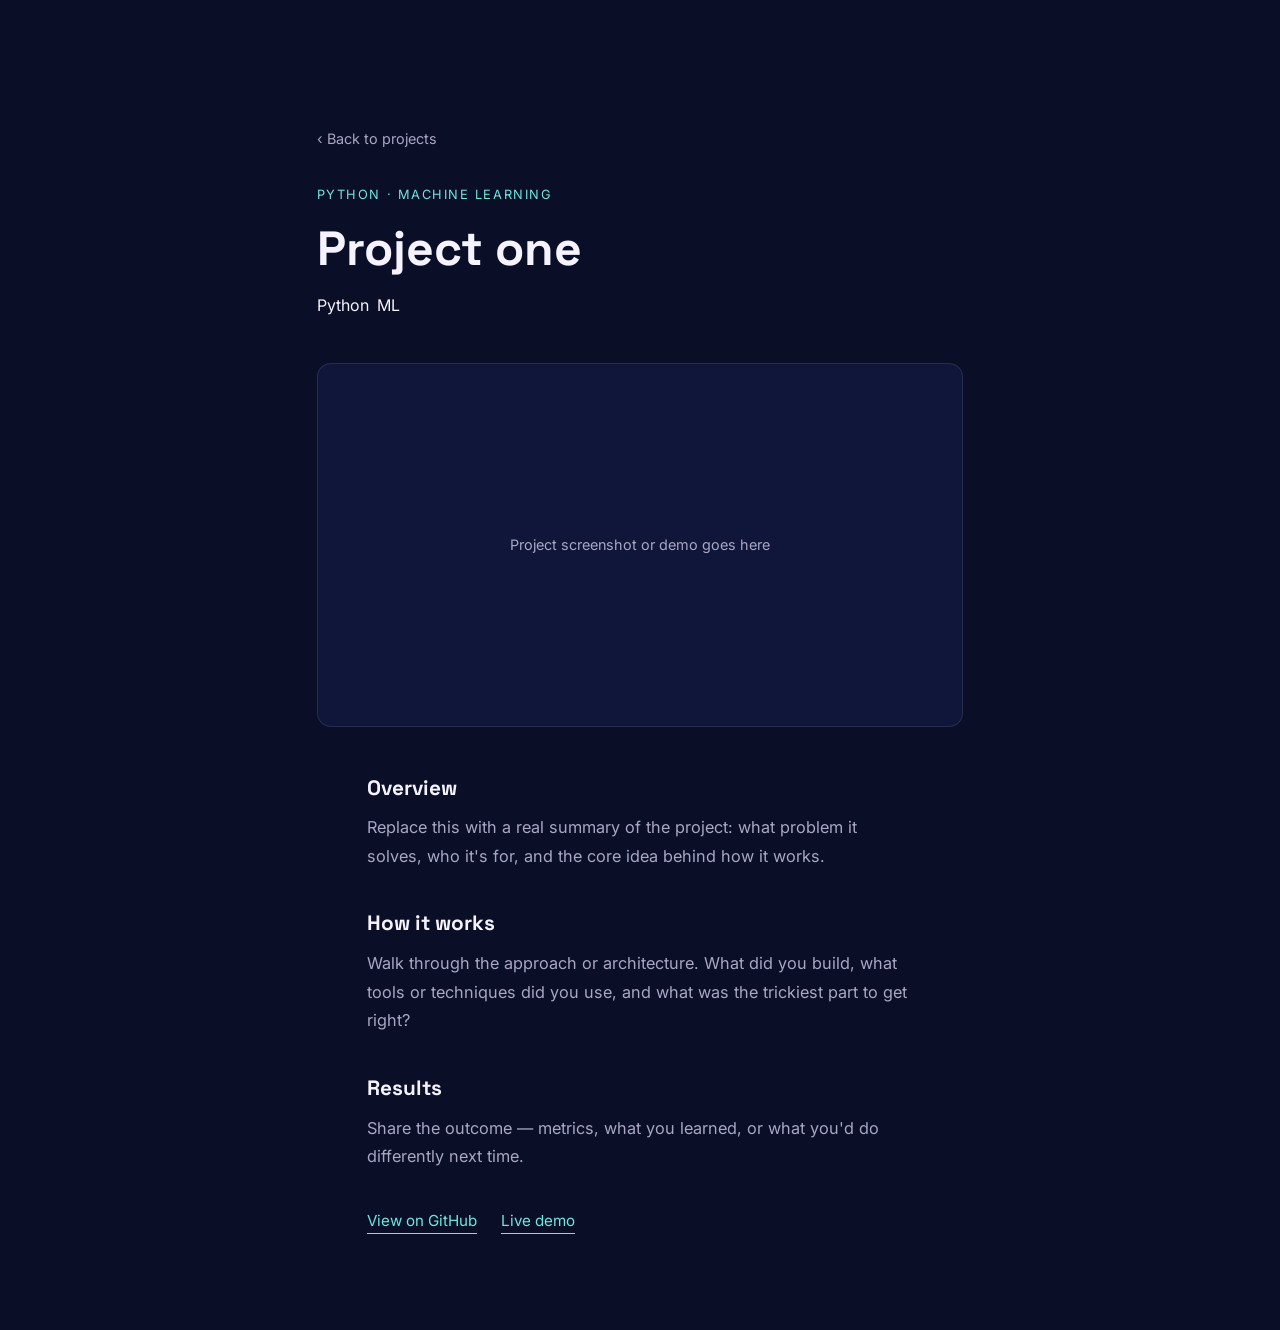
==== project-1.html @ dc931e46 "Add files via upload" ====
<!DOCTYPE html>
<html lang="en">
<head>
<meta charset="UTF-8">
<title>Project One — Lucia</title>
<link rel="preconnect" href="https://fonts.googleapis.com">
<link rel="preconnect" href="https://fonts.gstatic.com" crossorigin>
<link href="https://fonts.googleapis.com/css2?family=Space+Grotesk:wght@500;700&family=Inter:wght@400;500&display=swap" rel="stylesheet">
<link rel="stylesheet" href="../styles.css">
</head>
<body>

<section class="detail-hero">
  <a class="back-link" href="../index.html#projects">&#8249; Back to projects</a>
  <span class="eyebrow">Python &middot; Machine learning</span>
  <h1>Project one</h1>
  <span class="tag">Python</span><span class="tag">ML</span>
</section>

<div class="detail-image">
  <div class="placeholder">Project screenshot or demo goes here</div>
</div>

<div class="detail-body">
  <h2>Overview</h2>
  <p>Replace this with a real summary of the project: what problem it solves, who it's for, and the core idea behind how it works.</p>

  <h2>How it works</h2>
  <p>Walk through the approach or architecture. What did you build, what tools or techniques did you use, and what was the trickiest part to get right?</p>

  <h2>Results</h2>
  <p>Share the outcome — metrics, what you learned, or what you'd do differently next time.</p>

  <div class="detail-links">
    <a href="#">View on GitHub</a>
    <a href="#">Live demo</a>
  </div>
</div>

</body>
</html>
---- styles.css ----
:root {
    --bg-deep: #0A0E27;
    --bg-panel: #10163A;
    --bg-dusk: #2D1B4E;
    --flame: #FF7A45;
    --flame-hot: #FFC857;
    --text-light: #F5F3FF;
    --text-dim: #A9A6C4;
    --accent-cool: #6EE7DE;
    --line: rgba(245,243,255,0.1);
  }

  * { box-sizing: border-box; }

  html {
    scroll-behavior: smooth;
  }

  body {
    margin: 0;
    background: var(--bg-deep);
    font-family: 'Inter', 'Segoe UI', sans-serif;
    color: var(--text-light);
  }

  h1, h2, h3 {
    font-family: 'Space Grotesk', 'Segoe UI', sans-serif;
    margin: 0;
  }

  /* --- nav --- */
  #nav {
    position: fixed;
    top: 0;
    left: 0;
    width: 100%;
    display: flex;
    align-items: center;
    justify-content: space-between;
    padding: 20px 6vw;
    z-index: 100;
    opacity: 0;
    transform: translateY(-10px);
    transition: opacity 0.7s ease, transform 0.7s ease, background 0.3s ease, border-color 0.3s ease;
    border-bottom: 1px solid transparent;
  }
  #nav.show { opacity: 1; transform: translateY(0); }
  #nav.scrolled { background: rgba(10,14,39,0.85); backdrop-filter: blur(8px); border-color: var(--line); }

  #nav .logo {
    font-family: 'Space Grotesk', sans-serif;
    font-weight: 700;
    font-size: 1.1rem;
    letter-spacing: 0.02em;
  }

  #nav ul {
    list-style: none;
    display: flex;
    gap: 2rem;
    margin: 0;
    padding: 0;
  }

  #nav a {
    color: var(--text-dim);
    text-decoration: none;
    font-size: 0.9rem;
    letter-spacing: 0.03em;
    transition: color 0.2s ease;
  }
  #nav a:hover { color: var(--accent-cool); }

  /* --- hero / rocket stage --- */
  #stage {
    position: relative;
    width: 100%;
    height: 100vh;
    overflow: hidden;
    background: radial-gradient(ellipse at 50% 100%, var(--bg-dusk) 0%, var(--bg-deep) 65%);
  }

  .star {
    position: absolute;
    width: 2px;
    height: 2px;
    background: var(--text-light);
    border-radius: 50%;
  }

  #hero {
    position: absolute;
    inset: 0;
    display: flex;
    flex-direction: column;
    align-items: center;
    justify-content: center;
    text-align: center;
    opacity: 0;
    transform: translateY(14px);
    transition: opacity 0.9s ease, transform 0.9s ease;
    z-index: 5;
  }
  #hero.show { opacity: 1; transform: translateY(0); }

  #hero h1 {
    font-size: clamp(2.2rem, 6vw, 4.2rem);
    font-weight: 700;
    letter-spacing: -0.02em;
  }

  #hero p {
    margin-top: 0.6rem;
    font-size: 1.1rem;
    color: var(--accent-cool);
    letter-spacing: 0.04em;
  }

  #scroll-cue {
    position: absolute;
    bottom: 36px;
    left: 50%;
    transform: translateX(-50%);
    display: flex;
    flex-direction: column;
    align-items: center;
    gap: 6px;
    opacity: 0;
    transition: opacity 0.9s ease 0.4s;
    z-index: 6;
    cursor: pointer;
  }
  #scroll-cue.show { opacity: 0.8; }
  #scroll-cue:hover { opacity: 1; }
  #scroll-cue span { font-size: 0.75rem; color: var(--text-dim); letter-spacing: 0.08em; }
  #scroll-cue svg { animation: bob 1.6s ease-in-out infinite; }
  @keyframes bob { 0%,100% { transform: translateY(0); } 50% { transform: translateY(6px); } }

  #rocket-wrap {
    position: absolute;
    left: 0;
    top: 0;
    width: 46px;
    height: 90px;
    z-index: 10;
    will-change: transform;
  }
  .rocket-body { position: relative; width: 46px; height: 90px; }

  .flame-trail {
    position: absolute;
    left: 50%;
    top: 62px;
    transform: translateX(-50%);
    width: 16px;
    height: 34px;
    background: radial-gradient(ellipse at top, var(--flame-hot) 0%, var(--flame) 55%, transparent 80%);
    border-radius: 50% 50% 60% 60%;
    filter: blur(1px);
  }

  #impact {
    position: absolute;
    width: 40px;
    height: 40px;
    border-radius: 50%;
    background: radial-gradient(circle, var(--flame-hot) 0%, var(--flame) 45%, var(--bg-dusk) 100%);
    transform: translate(-50%, -50%) scale(0);
    z-index: 8;
    opacity: 0;
  }

  #replay {
    position: absolute;
    bottom: 24px;
    right: 24px;
    z-index: 20;
    background: transparent;
    border: 1px solid var(--accent-cool);
    color: var(--accent-cool);
    padding: 8px 16px;
    border-radius: 20px;
    font-size: 0.8rem;
    cursor: pointer;
    opacity: 0.6;
  }
  #replay:hover { opacity: 1; }

  /* --- content sections --- */
  section.content {
    padding: 7rem 6vw;
    max-width: 1100px;
    margin: 0 auto;
  }

  .reveal {
    opacity: 0;
    transform: translateY(24px);
    transition: opacity 0.7s ease, transform 0.7s ease;
  }
  .reveal.in-view { opacity: 1; transform: translateY(0); }

  .eyebrow {
    display: block;
    font-size: 0.8rem;
    letter-spacing: 0.12em;
    color: var(--accent-cool);
    text-transform: uppercase;
    margin-bottom: 0.8rem;
  }

  #about h2 { font-size: clamp(1.8rem, 4vw, 2.6rem); margin-bottom: 1.5rem; }
  #about p { font-size: 1.05rem; line-height: 1.75; color: var(--text-dim); max-width: 640px; }

  .photo-scroll {
    display: flex;
    gap: 1.25rem;
    overflow-x: auto;
    scroll-snap-type: x mandatory;
    margin: 2.5rem -6vw 0;
    padding: 0.25rem 6vw 1rem;
    scrollbar-width: thin;
    scrollbar-color: var(--line) transparent;
  }
  .photo-scroll::-webkit-scrollbar { height: 6px; }
  .photo-scroll::-webkit-scrollbar-track { background: transparent; }
  .photo-scroll::-webkit-scrollbar-thumb { background: var(--line); border-radius: 10px; }

  .photo-item {
    flex: 0 0 220px;
    height: 280px;
    border-radius: 14px;
    scroll-snap-align: start;
    overflow: hidden;
    border: 1px solid var(--line);
  }
  .photo-item img {
    width: 100%;
    height: 100%;
    object-fit: cover;
    display: block;
  }
  .photo-item.placeholder {
    background: var(--bg-panel);
    display: flex;
    align-items: center;
    justify-content: center;
    color: var(--text-dim);
    font-size: 0.85rem;
    text-align: center;
    padding: 1rem;
  }

  #timeline h2 { font-size: clamp(1.8rem, 4vw, 2.6rem); margin-bottom: 3rem; }

  .timeline {
    position: relative;
    padding-top: 0.5rem;
  }

  .timeline::before {
    content: '';
    position: absolute;
    left: 50%;
    top: 0;
    bottom: 0;
    width: 2px;
    background: var(--line);
    transform: translateX(-50%);
  }

  .timeline-item {
    position: relative;
    width: 50%;
    padding: 0 3rem 3.5rem;
  }

  .timeline-item:nth-child(odd) {
    left: 0;
    text-align: right;
  }

  .timeline-item:nth-child(even) {
    left: 50%;
    text-align: left;
  }

  .timeline-item::after {
    content: '';
    position: absolute;
    top: 4px;
    width: 14px;
    height: 14px;
    border-radius: 50%;
    background: var(--flame-hot);
    border: 3px solid var(--bg-deep);
    box-shadow: 0 0 0 1px var(--line);
  }

  .timeline-item:nth-child(odd)::after { right: -8px; }
  .timeline-item:nth-child(even)::after { left: -8px; }

  .timeline-date {
    display: block;
    font-size: 0.78rem;
    letter-spacing: 0.08em;
    color: var(--accent-cool);
    text-transform: uppercase;
    margin-bottom: 0.4rem;
  }

  .timeline-item h3 { font-size: 1.1rem; margin-bottom: 0.4rem; }
  .timeline-item p { font-size: 0.92rem; color: var(--text-dim); line-height: 1.6; margin: 0; }

  @media (max-width: 700px) {
    .timeline::before { left: 8px; }
    .timeline-item,
    .timeline-item:nth-child(odd),
    .timeline-item:nth-child(even) {
      width: 100%;
      left: 0;
      text-align: left;
      padding: 0 0 2.5rem 2.5rem;
    }
    .timeline-item:nth-child(odd)::after,
    .timeline-item:nth-child(even)::after {
      left: 1px;
      right: auto;
    }
  }

  #projects { background: var(--bg-panel); }
  #projects h2 { font-size: clamp(1.8rem, 4vw, 2.6rem); margin-bottom: 2.5rem; }

  .project-scroller {
    position: relative;
  }

  .project-grid {
    display: flex;
    gap: 1.5rem;
    overflow-x: auto;
    scroll-snap-type: x mandatory;
    padding-bottom: 1rem;
    margin: 0 -6vw;
    padding-left: 6vw;
    padding-right: 6vw;
    scrollbar-width: thin;
    scrollbar-color: var(--line) transparent;
  }

  .project-grid::-webkit-scrollbar { height: 6px; }
  .project-grid::-webkit-scrollbar-track { background: transparent; }
  .project-grid::-webkit-scrollbar-thumb { background: var(--line); border-radius: 10px; }

  .project-card {
    flex: 0 0 280px;
    scroll-snap-align: start;
    color: inherit;
    text-decoration: none;
    display: block;
  }

  /* --- project detail pages --- */
  .back-link {
    display: inline-flex;
    align-items: center;
    gap: 6px;
    color: var(--text-dim);
    text-decoration: none;
    font-size: 0.9rem;
    margin-bottom: 2.5rem;
    transition: color 0.2s ease;
  }
  .back-link:hover { color: var(--accent-cool); }

  .detail-hero {
    padding: 8rem 6vw 3rem;
    max-width: 800px;
    margin: 0 auto;
  }

  .detail-hero .eyebrow { margin-bottom: 1rem; }
  .detail-hero h1 {
    font-size: clamp(2rem, 5vw, 3rem);
    margin-bottom: 1rem;
  }
  .detail-hero .tag { margin-right: 8px; }

  .detail-image {
    width: 100%;
    max-width: 800px;
    margin: 0 auto 3rem;
    padding: 0 6vw;
  }
  .detail-image .placeholder {
    width: 100%;
    aspect-ratio: 16/9;
    border-radius: 14px;
    border: 1px solid var(--line);
    background: var(--bg-panel);
    display: flex;
    align-items: center;
    justify-content: center;
    color: var(--text-dim);
    font-size: 0.9rem;
  }

  .detail-body {
    max-width: 700px;
    margin: 0 auto;
    padding: 0 6vw 6rem;
  }
  .detail-body h2 {
    font-size: 1.3rem;
    margin: 2.5rem 0 0.8rem;
  }
  .detail-body h2:first-child { margin-top: 0; }
  .detail-body p {
    color: var(--text-dim);
    line-height: 1.75;
    font-size: 1.02rem;
    margin: 0 0 1rem;
  }
  .detail-links {
    display: flex;
    gap: 1.5rem;
    margin-top: 2.5rem;
  }
  .detail-links a {
    color: var(--accent-cool);
    text-decoration: none;
    border-bottom: 1px solid var(--accent-cool);
    padding-bottom: 3px;
    font-size: 0.95rem;
  }

  .scroll-arrow {
    position: absolute;
    top: 50%;
    transform: translateY(-50%);
    width: 40px;
    height: 40px;
    border-radius: 50%;
    background: var(--bg-deep);
    border: 1px solid var(--line);
    color: var(--text-light);
    display: flex;
    align-items: center;
    justify-content: center;
    cursor: pointer;
    z-index: 4;
    opacity: 0.85;
    transition: opacity 0.2s ease, border-color 0.2s ease;
  }
  .scroll-arrow:hover { opacity: 1; border-color: var(--accent-cool); }
  .scroll-arrow.prev { left: -6px; }
  .scroll-arrow.next { right: -6px; }

  @media (max-width: 700px) {
    .scroll-arrow { display: none; }
  }

  .project-card {
    border: 1px solid var(--line);
    border-radius: 14px;
    padding: 1.75rem;
    background: rgba(245,243,255,0.02);
    transition: border-color 0.25s ease, transform 0.25s ease;
  }
  .project-card:hover { border-color: var(--accent-cool); transform: translateY(-4px); }
  .project-card h3 { font-size: 1.15rem; margin-bottom: 0.6rem; }
  .project-card p { font-size: 0.92rem; color: var(--text-dim); line-height: 1.6; margin: 0 0 1rem; }
  .project-card .tag { display: inline-block; font-size: 0.72rem; color: var(--flame-hot); border: 1px solid rgba(255,200,87,0.3); border-radius: 20px; padding: 3px 10px; margin-right: 6px; }

  #skills h2 { font-size: clamp(1.8rem, 4vw, 2.6rem); margin-bottom: 2rem; }
  .skill-cloud { display: flex; flex-wrap: wrap; gap: 0.8rem; }
  .skill-pill {
    border: 1px solid var(--line);
    border-radius: 20px;
    padding: 8px 18px;
    font-size: 0.9rem;
    color: var(--text-dim);
  }

  #contact { background: var(--bg-panel); text-align: center; }
  #contact h2 { font-size: clamp(1.8rem, 4vw, 2.6rem); }
  #contact p { color: var(--text-dim); margin: 1rem 0 2rem; }
  #contact a.email {
    display: inline-block;
    font-size: 1.2rem;
    color: var(--accent-cool);
    text-decoration: none;
    border-bottom: 1px solid var(--accent-cool);
    padding-bottom: 4px;
  }
  .socials { display: flex; justify-content: center; gap: 1.5rem; margin-top: 2.5rem; }
  .socials a { color: var(--text-dim); text-decoration: none; font-size: 0.9rem; }
  .socials a:hover { color: var(--text-light); }

  footer {
    text-align: center;
    padding: 2rem;
    color: var(--text-dim);
    font-size: 0.8rem;
    border-top: 1px solid var(--line);
  }
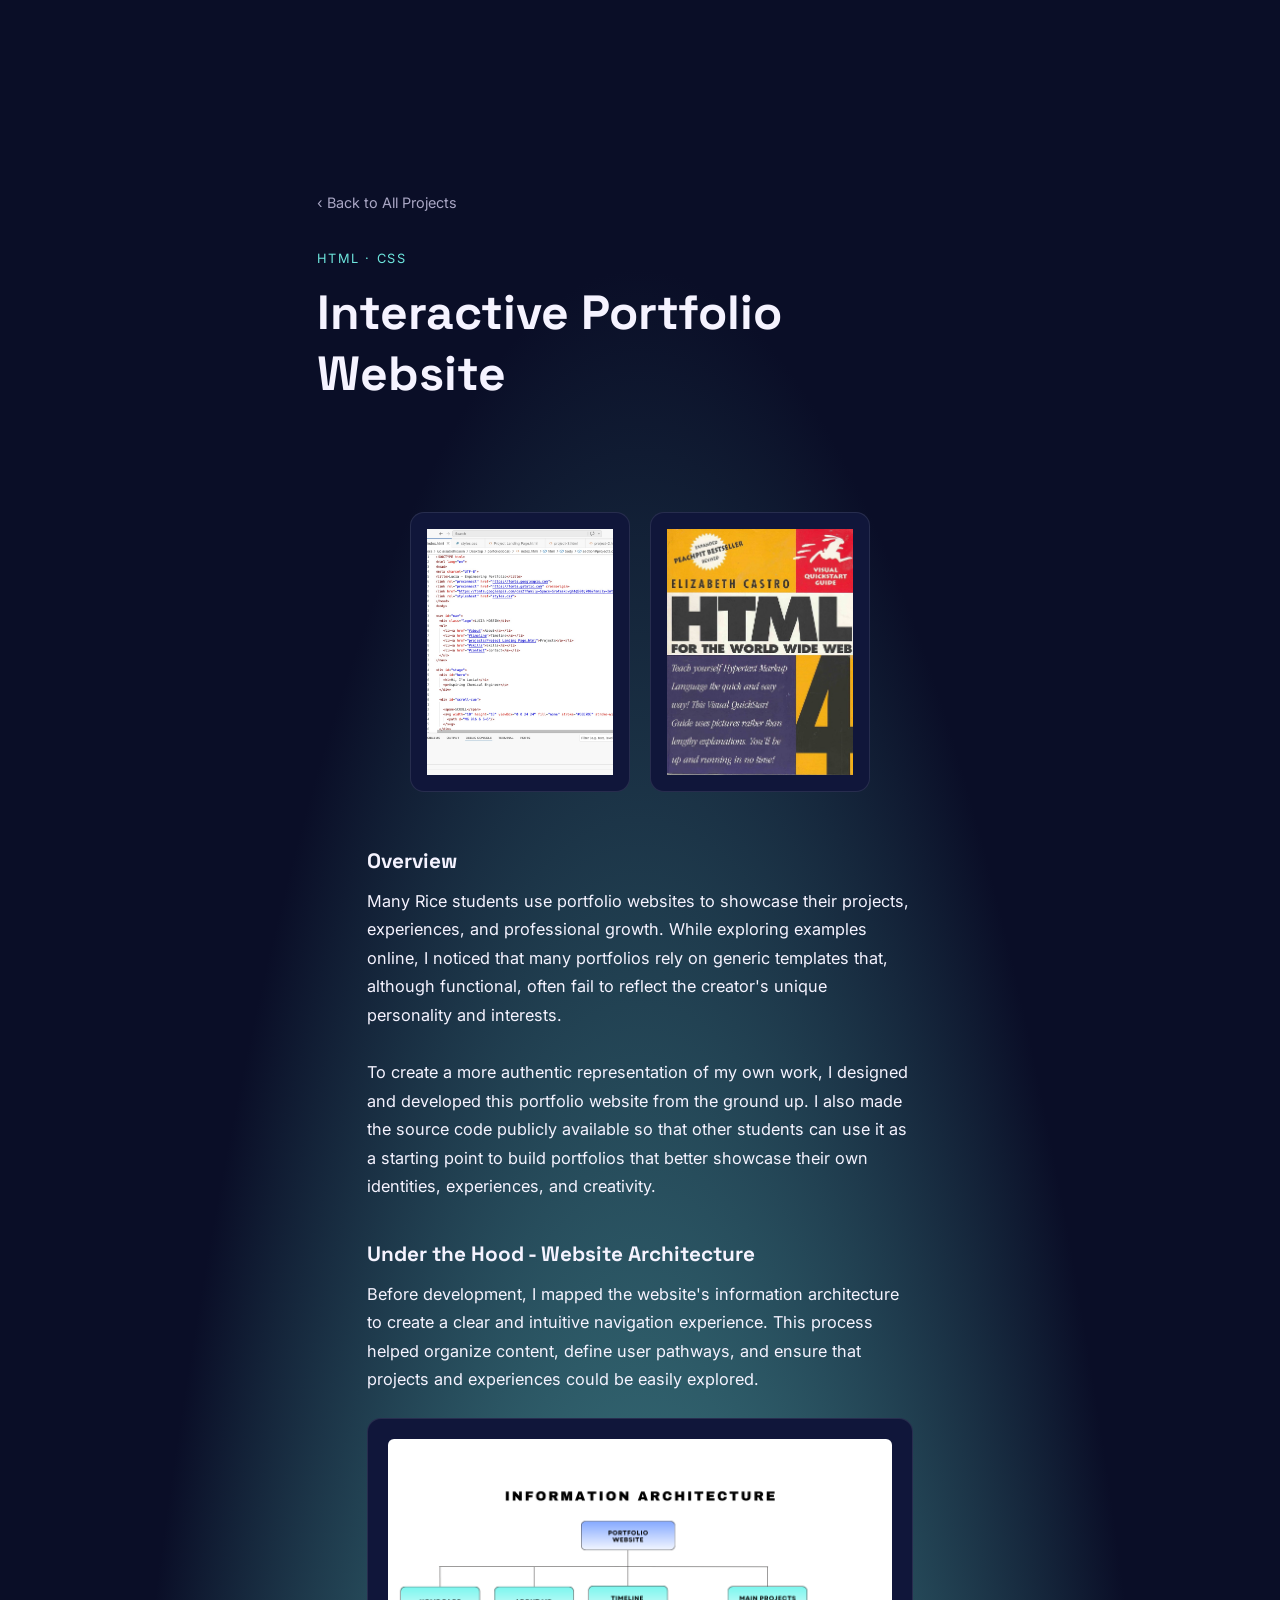
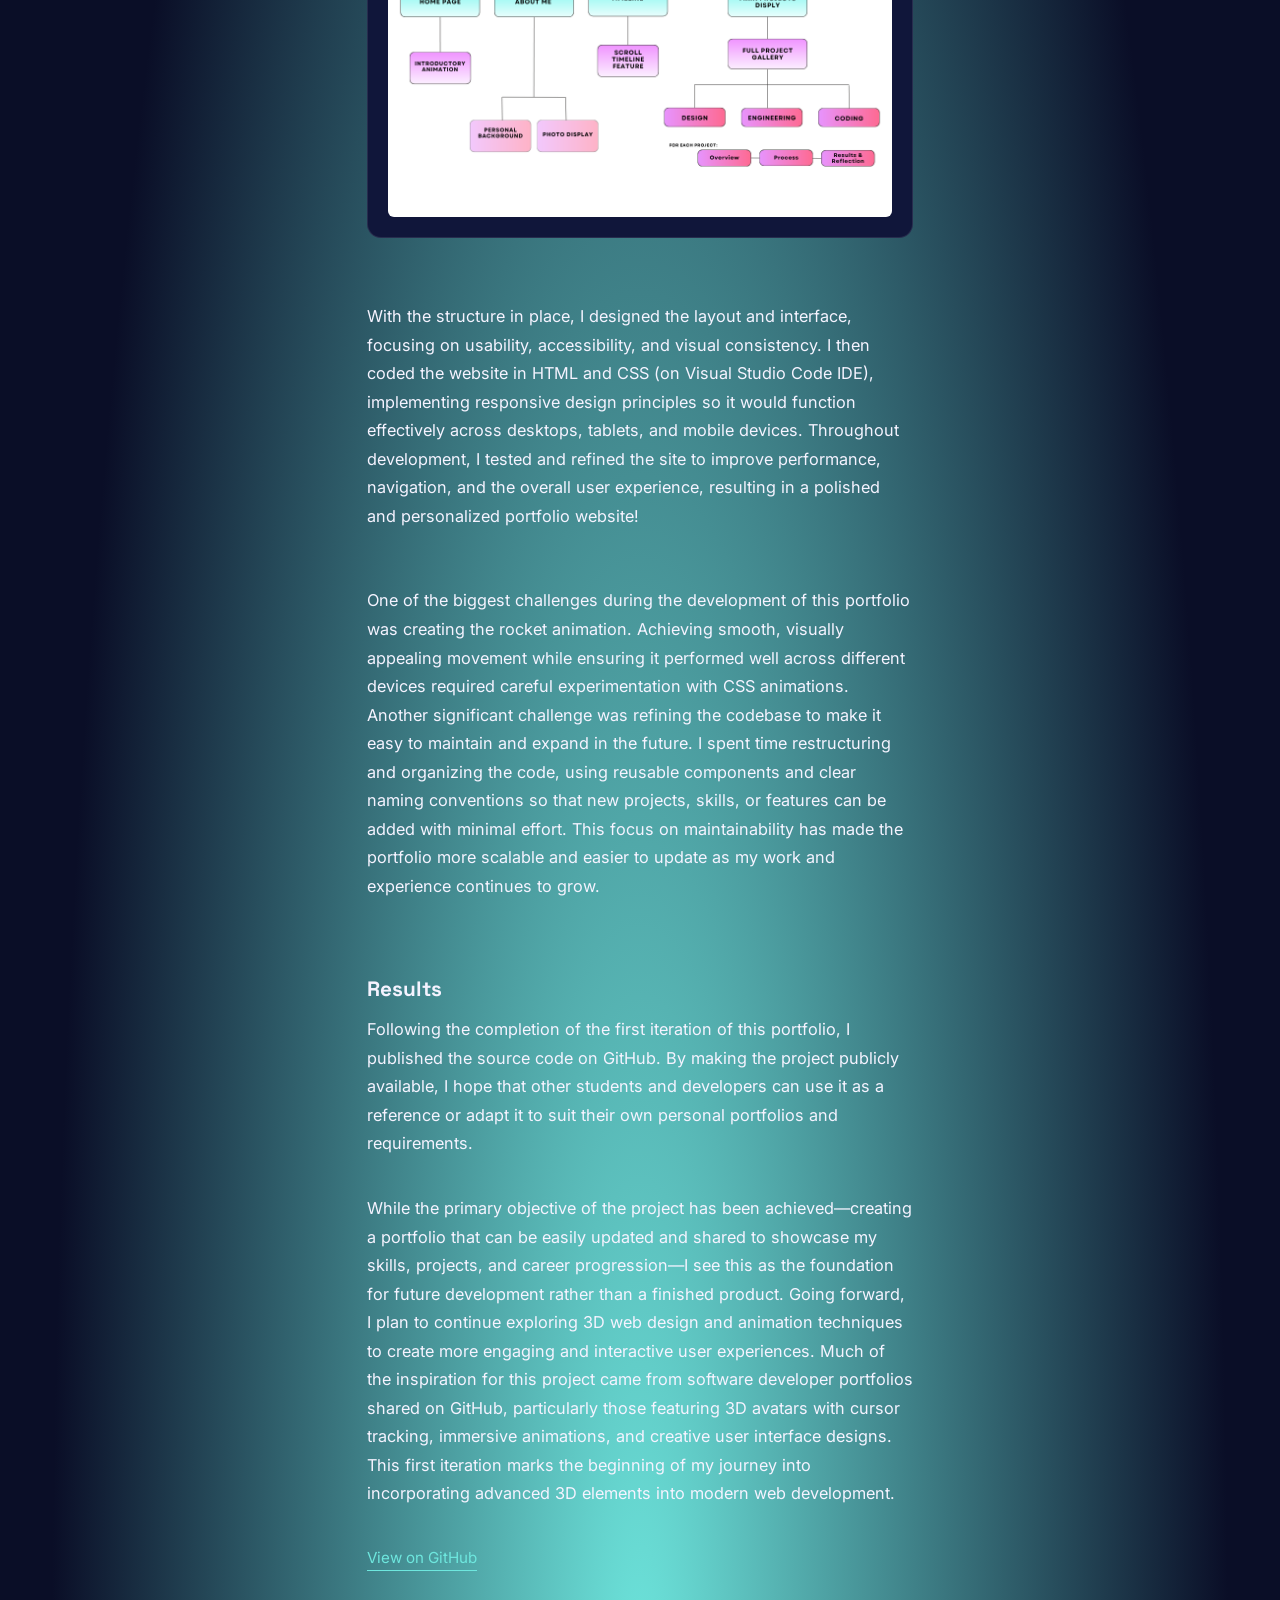
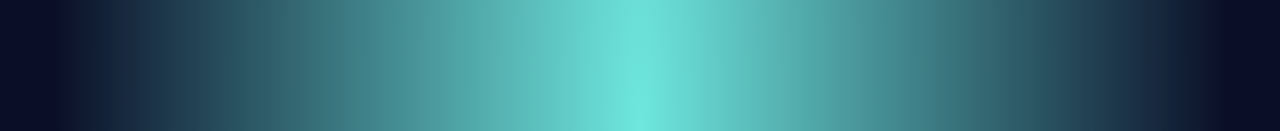
==== commit 29de359c: "Add files via upload" ====
--- a/project-1.html
+++ b/project-1.html
@@ -2,40 +2,79 @@
 <html lang="en">
 <head>
 <meta charset="UTF-8">
-<title>Project One — Lucia</title>
+<title>Building an Online Portfolio</title>
 <link rel="preconnect" href="https://fonts.googleapis.com">
 <link rel="preconnect" href="https://fonts.gstatic.com" crossorigin>
 <link href="https://fonts.googleapis.com/css2?family=Space+Grotesk:wght@500;700&family=Inter:wght@400;500&display=swap" rel="stylesheet">
 <link rel="stylesheet" href="../styles.css">
 </head>
 <body>
-
-<section class="detail-hero">
-  <a class="back-link" href="../index.html#projects">&#8249; Back to projects</a>
-  <span class="eyebrow">Python &middot; Machine learning</span>
-  <h1>Project one</h1>
-  <span class="tag">Python</span><span class="tag">ML</span>
+<section id="mainprojectpage">
+  <section class="detail-hero">
+  <a class="back-link" href="Project Landing Page.html">&#8249; Back to All Projects</a>
+  <span class="eyebrow">HTML &middot; CSS</span>
+  <h1>Interactive Portfolio Website</h1>
 </section>
 
-<div class="detail-image">
-  <div class="placeholder">Project screenshot or demo goes here</div>
+  <div class="photo-scroll">
+    <div class="photo-item placeholder">
+      <img src="project 1 .jpeg">
+    </div>
+    <div class="photo-item placeholder">
+      <img src="project12.jpg">
+  </div>
 </div>
-
+<br>
+<br>
 <div class="detail-body">
   <h2>Overview</h2>
-  <p>Replace this with a real summary of the project: what problem it solves, who it's for, and the core idea behind how it works.</p>
+  <p>Many Rice students use portfolio websites to showcase their projects, experiences, and professional growth.
+     While exploring examples online, I noticed that many portfolios rely on generic templates that, although functional, often fail to reflect the creator's unique personality and interests.
+<br>
+<br>
+To create a more authentic representation of my own work, 
+I designed and developed this portfolio website from the ground up. 
+I also made the source code publicly available so that other students can use it as a starting point to build portfolios 
+that better showcase their own identities, experiences, and creativity.
+  </p>
 
-  <h2>How it works</h2>
-  <p>Walk through the approach or architecture. What did you build, what tools or techniques did you use, and what was the trickiest part to get right?</p>
+  <h2>Under the Hood - Website Architecture</h2>
 
+  <p>Before development, I mapped the website's information architecture to create a clear and intuitive navigation experience. 
+    This process helped organize content, define user pathways, and ensure that projects and experiences could be easily explored.</p>
+<div class="diagram-box">
+  <img src="project13.png" alt="Website architecture diagram">
+</div>
+<br> 
+<br>
+<p>With the structure in place, I designed the layout and interface, focusing on usability, accessibility, and visual consistency. 
+I then coded the website in HTML and CSS (on Visual Studio Code IDE), implementing responsive design principles so it would function effectively across desktops, tablets, and mobile devices. 
+Throughout development, I tested and refined the site to improve performance, navigation, and the overall user experience, resulting in a polished and personalized portfolio website!
+</p>
+<br>
+<br>
+<p>One of the biggest challenges during the development of this portfolio was creating the rocket animation. 
+Achieving smooth, visually appealing movement while ensuring it performed well across different devices required careful experimentation with CSS animations. 
+Another significant challenge was refining the codebase to make it easy to maintain and expand in the future. 
+I spent time restructuring and organizing the code, using reusable components and clear naming conventions so that new projects, skills, or features can be added with minimal effort. 
+This focus on maintainability has made the portfolio more scalable and easier to update as my work and experience continues to grow.
+</p>
+<br>
   <h2>Results</h2>
-  <p>Share the outcome — metrics, what you learned, or what you'd do differently next time.</p>
+  <p>Following the completion of the first iteration of this portfolio, I published the source code on GitHub. 
+    By making the project publicly available, I hope that other students and developers can use it as a reference or adapt it to suit their own personal portfolios and requirements.</p>
+    <br>
+    <p>While the primary objective of the project has been achieved—creating a portfolio that can be easily updated and shared to showcase my skills, projects, and career progression—I see this as the foundation for future development rather than a finished product. 
+      Going forward, I plan to continue exploring 3D web design and animation techniques to create more engaging and interactive user experiences. Much of the inspiration for this project came from software developer portfolios shared on GitHub, particularly those featuring 3D avatars with cursor tracking, immersive animations, and creative user interface designs.
+       This first iteration marks the beginning of my journey into incorporating advanced 3D elements into modern web development.</p>
 
   <div class="detail-links">
     <a href="#">View on GitHub</a>
-    <a href="#">Live demo</a>
   </div>
 </div>
 
 </body>
+</section>
+
+
 </html>
--- a/styles.css
+++ b/styles.css
@@ -186,6 +186,7 @@
   }
   #replay:hover { opacity: 1; }
 
+
   /* --- content sections --- */
   section.content {
     padding: 7rem 6vw;
@@ -213,6 +214,7 @@
   #about p { font-size: 1.05rem; line-height: 1.75; color: var(--text-dim); max-width: 640px; }
 
   .photo-scroll {
+    justify-content: center;
     display: flex;
     gap: 1.25rem;
     overflow-x: auto;
@@ -329,13 +331,37 @@
     }
   }
 
-  #projects { background: var(--bg-panel); }
+  #projects { 
+    background: var(--bg-panel);
+        #Project-Landing-Page {
+    position: relative;
+      bottom: 24px;
+    z-index: 20;
+    background: transparent;
+    border: 1px solid var(--accent-cool);
+    color: var(--accent-cool);
+    padding: 8px 16px;
+    border-radius: 20px;
+    font-size: 0.8rem;
+    cursor: pointer;
+    opacity: 0.6;
+  }
+  #Project-Landing-Page:hover { opacity: 1; } }
+
   #projects h2 { font-size: clamp(1.8rem, 4vw, 2.6rem); margin-bottom: 2.5rem; }
 
   .project-scroller {
     position: relative;
   }
-
+.landing-project-grid {
+    display: grid;
+    grid-template-columns: repeat(auto-fit, minmax(320px, 1fr));
+    gap: 2rem;
+
+    max-width: 1100px;
+    margin: 0 auto;
+    padding: 2rem 0;
+}
   .project-grid {
     display: flex;
     gap: 1.5rem;
@@ -353,6 +379,7 @@
   .project-grid::-webkit-scrollbar-track { background: transparent; }
   .project-grid::-webkit-scrollbar-thumb { background: var(--line); border-radius: 10px; }
 
+
   .project-card {
     flex: 0 0 280px;
     scroll-snap-align: start;
@@ -387,23 +414,31 @@
   }
   .detail-hero .tag { margin-right: 8px; }
 
-  .detail-image {
+  .diagram-box {
     width: 100%;
-    max-width: 800px;
-    margin: 0 auto 3rem;
-    padding: 0 6vw;
-  }
-  .detail-image .placeholder {
-    width: 100%;
-    aspect-ratio: 16/9;
+    margin: 1.5rem 0;
+    padding: 1.25rem;
+    border: 1px solid var(--line);
     border-radius: 14px;
-    border: 1px solid var(--line);
     background: var(--bg-panel);
     display: flex;
     align-items: center;
     justify-content: center;
-    color: var(--text-dim);
-    font-size: 0.9rem;
+  }
+  .diagram-box img {
+    display: block;
+    max-width: 100%;
+    max-height: 70vh;
+    width: auto;
+    height: auto;
+    object-fit: contain;
+    border-radius: 6px;
+  }
+  .diagram-box.placeholder {
+    min-height: 220px;
+    color: var(--text-dim);
+    font-size: 0.85rem;
+    text-align: center;
   }
 
   .detail-body {
@@ -505,3 +540,17 @@
     font-size: 0.8rem;
     border-top: 1px solid var(--line);
   }
+  #mainprojectpage {
+
+ background: radial-gradient(ellipse at 50% 100%, var(--accent-cool) 0%, var(--bg-deep) 65%);
+
+    min-height: 100vh;
+    padding: 4rem 2rem;
+
+}
+#mainprojectpage p {
+  color:var(--text-light);
+}
+
+
+
